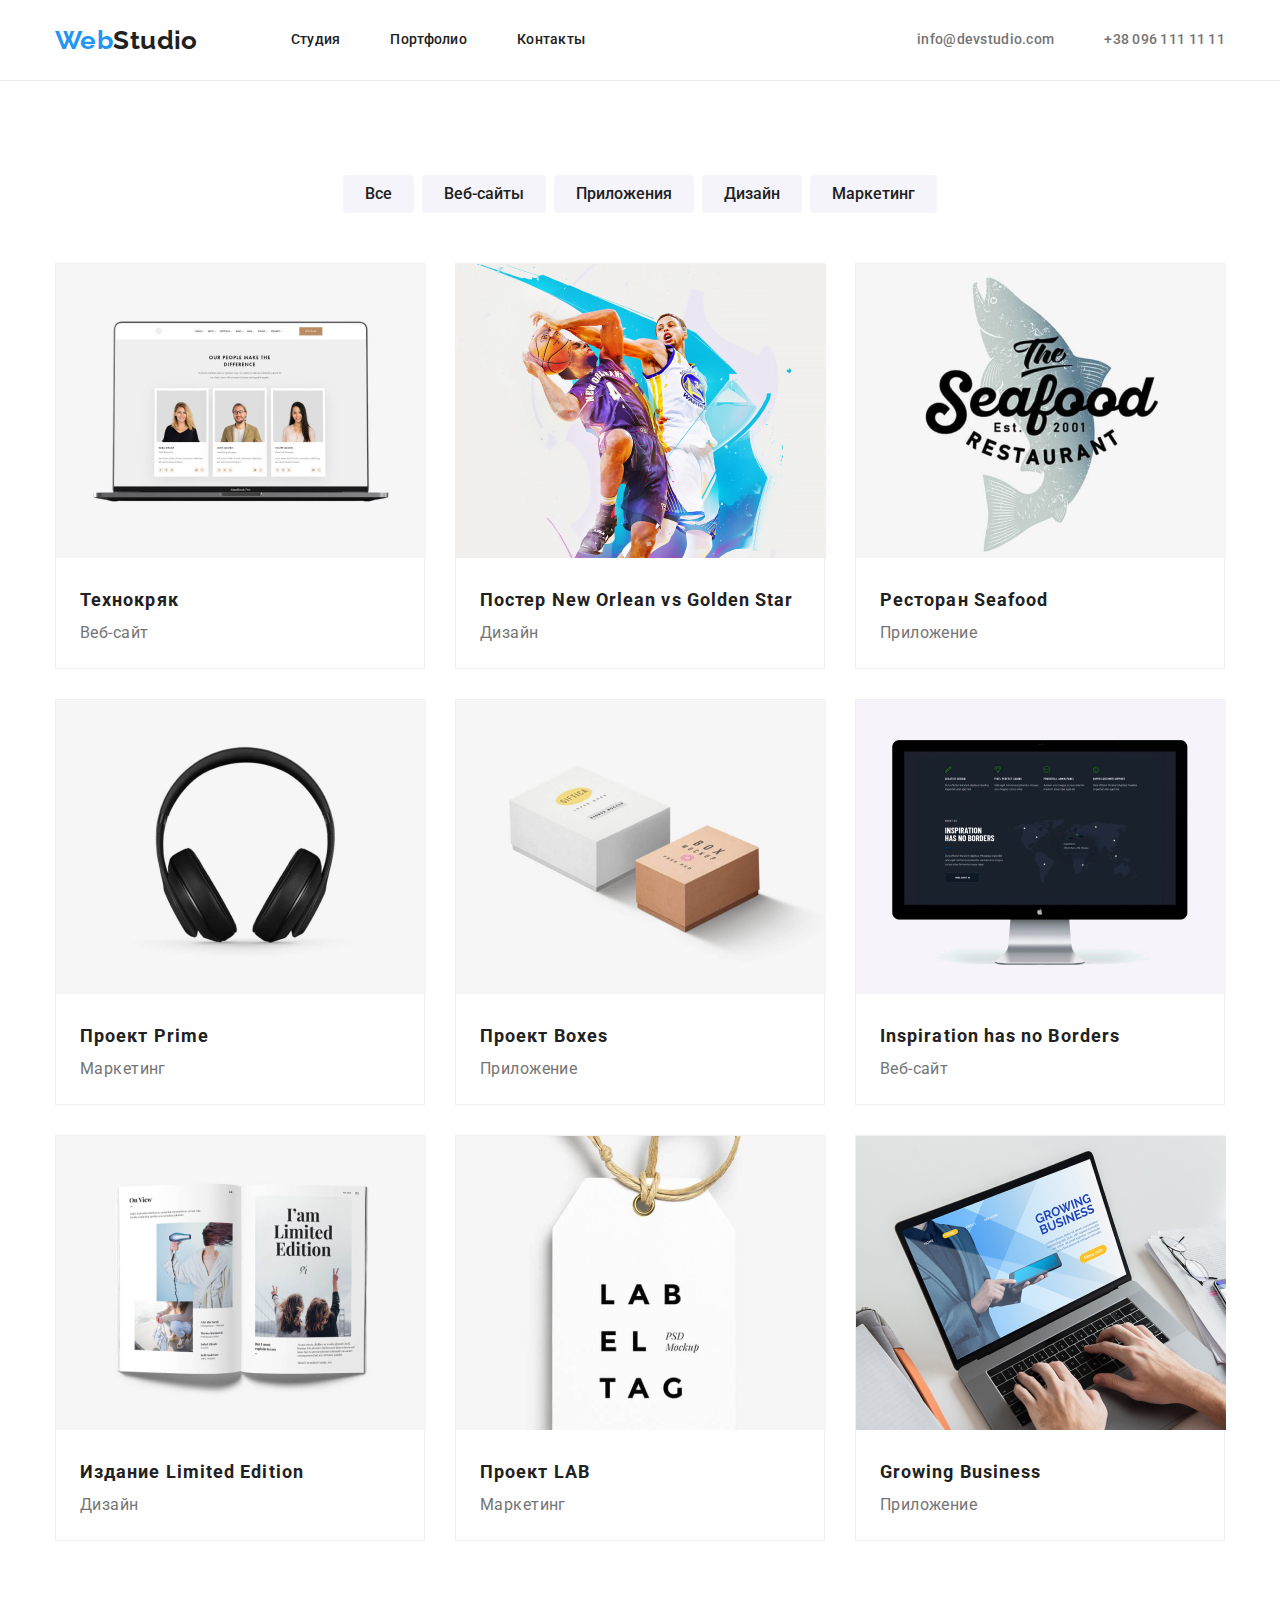
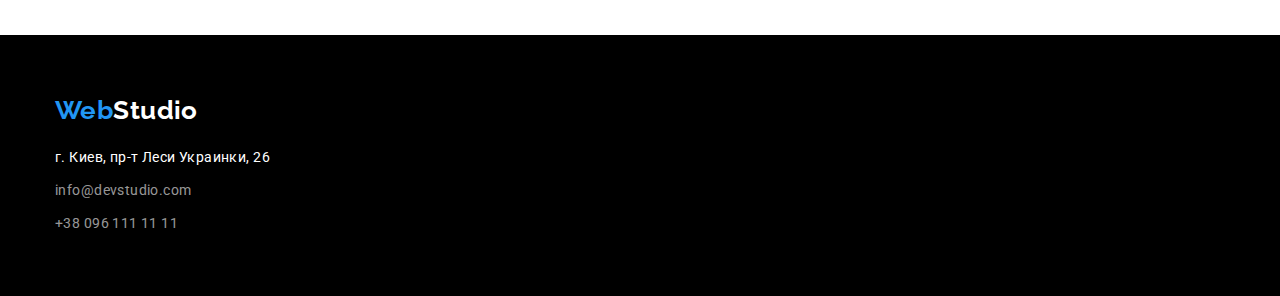
==== portfolio.html @ cd9a00e1 "Добавляет файлы с предыдущего ДЗ" ====
<!DOCTYPE html>
<html lang="ru">
<head>
    <meta charset="UTF-8">
    <meta name="viewport" content="width=device-width, initial-scale=1.0">
    <title>Документ</title>
    <link rel="stylesheet"
        href="https://cdnjs.cloudflare.com/ajax/libs/modern-normalize/1.0.0/modern-normalize.min.css">
    <link rel="preconnect" href="https://fonts.gstatic.com">
    <link
        href="https://fonts.googleapis.com/css2?family=Raleway:wght@700&family=Roboto:wght@400;500;700;900&display=swap"
        rel="stylesheet">
    <link rel="stylesheet" href="./css/styles.css">
</head>

<body>
    <header class="header">
        <div class="conteiner header-conteiner">
            <nav class="nav">
                <a href="./index.html" class="logo"><span class="logo-web">Web</span>Studio</a>
                <ul class="nav-list list">
                    <li class="item"><a href="./index.html" class="link">Студия</a></li>
                    <li class="item"><a href="./portfolio.html" class="link">Портфолио</a></li>
                    <li class="item"><a href="" class="link">Контакты</a></li>
                </ul>
            </nav>

            <ul class="adress-list list">
                <li class="item"><a href="info@devstudio.com" class="mail-tele">info@devstudio.com</a></li>
                <li class="item"><a href="tel:+380961111111" class="mail-tele">+38 096 111 11 11</a></li>
            </ul>
        </div>
    </header>
<main>
    
    <h1 class="visually-hidden">Портфолио</h1>
    <section class="portfolio">
        <div class="conteiner">
    <ul class="list button-list">
        <li class="item">
            <button type="button" class="portfolio-button">Все</button>
        </li>
        <li class="item">
            <button type="button" class="portfolio-button">Веб-сайты</button>
        </li>
        <li class="item">
            <button type="button" class="portfolio-button">Приложения</button>
        </li>
        <li class="item">
            <button type="button" class="portfolio-button">Дизайн</button>
        </li>
        <li class="item">
            <button type="button" class="portfolio-button">Маркетинг</button>
        </li>    
    </ul>

    <ul class="portfolio-link list">
        <li class="item">
            <a href=""><img src="./images/technocrack.jpg" alt="">
                <div class="portfolio-item">
                    <h2>Технокряк</h2>
                    <p>Веб-сайт</p>
                </div>    
                
            </a>
        </li>
        <li class="item">
            <a href=""><img src="./images/poster-orlean.jpg" alt="">
                <div class="portfolio-item">
                    <h2>Постер New Orlean vs Golden Star</h2>
                    <p>Дизайн</p>
                </div>
            </a>
        </li>
        <li class="item">
            <a href=""><img src="./images/seafood.jpg" alt="">
                <div class="portfolio-item">
                    <h2>Ресторан Seafood</h2>
                    <p>Приложение</p>
                </div>
            </a>
        </li>
        <li class="item">
            <a href=""><img src="./images/phones.jpg" alt="">
                <div class="portfolio-item">
                    <h2>Проект Prime</h2>
                    <p>Маркетинг</p>
                </div>
            </a>
        </li>
        <li class="item">
            <a href=""><img src="./images/boxes.jpg" alt="">
                <div class="portfolio-item">
                    <h2>Проект Boxes</h2>
                    <p>Приложение</p>
                </div>
            </a>
        </li>
        <li class="item">
            <a href=""><img src="./images/monitor.jpg" alt="">
                <div class="portfolio-item">
                    <h2>Inspiration has no Borders</h2>
                    <p>Веб-сайт</p>
                </div>
            </a>
        </li>
        <li class="item">
            <a href=""><img src="./images/book.jpg" alt="">
                <div class="portfolio-item">
                    <h2>Издание Limited Edition</h2>
                    <p>Дизайн</p>
                </div>
            </a>
        </li>
        <li class="item">
            <a href=""><img src="./images/lab.jpg" alt="">
                <div class="portfolio-item">
                    <h2>Проект LAB</h2>
                    <p>Маркетинг</p>
                </div>
            </a>
        </li>
        <li class="item">
            <a href=""><img src="./images/notebook.jpg" alt="">
                <div class="portfolio-item">
                    <h2>Growing Business</h2>
                    <p>Приложение</p>
                </div>
            </a>
        </li>
    </ul>
    </div>
    </section>
</main>

    <footer class="footer">
        <div class="conteiner">
            <a href="./index.html" class="logo"><span class="logo-web">Web</span>Studio</a>
            <address class="address">
                <span class="street item">г. Киев, пр-т Леси Украинки, 26</span>
                <a href="info@devstudio.com" class="footer-link item">info@devstudio.com</a>
                <a href="tel:+380961111111" class="footer-link item">+38 096 111 11 11</a>
            </address>
        </div>
    </footer>

</body>
---- css/styles.css ----
/* цвет лого 000000 */
/* цвет лого 2196F3 */
/* цвет активной ссылки 2196F3 */
/* цвет ссылки в навигиции 212121 */
/* цвет номера телефона в footer 757575 */
/* цвет героя FFFFFF */
/* цвет эл. адреса и телефона в footer 255, 255, 255, 0.6*/
/* цвет героя FFFFFF */

/*
font logo Raleway 700
font text Roboto 400, 500, 700, 900, 
*/

:root {
  --primary-text-color: #212121;
  --accent-color: #2196f3;
  --primary-paragraph-color: #757575;
  --primary-white-color: #ffffff;
}

body {
  background-color: #ffffff;
  color: var(--primary-text-color);

  font-family: Roboto, sans-serif;
  font-size: 14px;
  line-height: 1.14;
  letter-spacing: 0.03em;
}

.conteiner {
  width: 1200px;
  padding-left: 15px;
  padding-right: 15px;
  margin-left: auto;
  margin-right: auto;
}

.visually-hidden {
  position: absolute;
  clip: rect(0 0 0 0);
  width: 1px;
  height: 1px;
  margin: -1;
}

/* Header */

.header {
  border-bottom: 1px solid #ececec;
}

.header-conteiner {
  display: flex;
  align-items: center;
}

.logo-web {
  color: var(--accent-color);
}

.logo {
  margin-right: 93px;

  color: var(--primary-text-color);
  text-decoration: none;

  font-family: Raleway;
  font-weight: 700;
  font-size: 26px;
  line-height: 1.19;
}

.nav {
  display: flex;
  align-items: center;
}

.nav-list {
  display: flex;
}

.nav-list .item:not(:last-child) {
  margin-right: 50px;
}

.nav .link {
  display: block;
  padding-top: 32px;
  padding-bottom: 32px;

  color: var(--primary-text-color);
  text-decoration: none;

  font-weight: 500;
  letter-spacing: 0.02em;
}

.nav .link:hover,
.nav .link:focus {
  color: var(--accent-color);
}

.nav .link.current {
  color: var(--accent-color);
}

.list {
  list-style: none;
  margin-top: 0;
  margin-bottom: 0;
  padding-left: 0;
}

.adress-list {
  display: flex;
  margin-left: auto;
}

.adress-list .item + .item {
  margin-left: 50px;
}

.mail-tele {
  color: var(--primary-paragraph-color);
  text-decoration: none;

  font-weight: 500;
  letter-spacing: 0.02em;
}

.mail-tele:hover,
.mail-tele:focus {
  color: var(--accent-color);
}

/* Hero */

.hero {
  background-color: #2f303a;
  text-align: center;
}

.hero h1 {
  width: 696px;
  margin-left: auto;
  margin-right: auto;
  margin-top: 0;
  margin-bottom: 30px;

  color: var(--primary-white-color);

  font-weight: 900;
  font-size: 44px;
  line-height: 1.36;
  letter-spacing: 0.06em;
  text-transform: uppercase;
}

.hero-button {
  display: inline-block;
  border: 0px;
  border-radius: 4px;
  padding: 10px 32px;
  min-width: 200px;

  color: var(--primary-white-color);
  background-color: var(--accent-color);

  font-weight: 700;
  font-size: 16px;
  line-height: 1.88;
  text-align: center;
  letter-spacing: 0.06em;
}

/* Dignity */

.dignity {
  padding-top: 95px;
  padding-bottom: 95px;
}

.dignity-list {
  display: flex;
}

.dignity-list .item {
  width: 270px;
}

.dignity-list .item:not(:last-child) {
  margin-right: 30px;
}

.dignity-par,
.team-par {
  color: #757575;

  line-height: 1.71;

  margin-top: 0;
  margin-bottom: 0;
}

.dignity h3 {
  margin-top: 0;
  margin-bottom: 10px;

  font-weight: 700;
  font-size: 14px;
  text-transform: uppercase;
}

/* Occupation */

.occupation {
  padding-bottom: 94px;
}

.occupation h2,
.team h2 {
  margin-top: 0;
  margin-bottom: 50px;

  font-weight: 700;
  font-size: 36px;
  line-height: 1.17x;
  text-align: center;
}

.occupation-list {
  display: flex;
}

.occupation-list .item:not(:last-child) {
  margin-right: 30px;
}

/* Team */

.team {
  padding-top: 94px;
  padding-bottom: 94px;

  background-color: #f5f4fa;
}

.team h2 {
  margin: 0 0 50px 0;
}

.team h3 {
  margin-top: 30px;
  margin-bottom: 10px;

  font-weight: 500;
  font-size: 16px;
  line-height: 1.19;
  text-align: center;
}

.team-list {
  display: flex;
}

.team-list .item {
  border-radius: 0 0 4px 4px;
}

.team-list .item:not(:last-child) {
  margin-right: 30px;
}

.team-par {
  font-size: 16px;
  line-height: 1.19;
  text-align: center;
}

/* footer */

.footer {
  padding-top: 60px;
  padding-bottom: 60px;

  background-color: #000000;
}

footer .logo {
  display: block;
  margin: 0 0 20px 0;

  color: var(--primary-white-color);
}

.address {
  font-style: normal;
  line-height: 1.71;
}

.address .item {
  display: block;
}

.address .item:not(:last-child) {
  margin-bottom: 9px;
}

.footer-link {
  padding: 0;

  color: rgba(255, 255, 255, 0.6);
  text-decoration: none;

  font-size: 14px;
}

.footer-link:hover,
.footer-link:focus {
  color: var(--accent-color);
}

.street {
  color: var(--primary-white-color);
}

/* PORTFOLIO */

.portfolio {
  padding-top: 94px;
  padding-bottom: 94px;
}

.portfolio-button {
  padding: 6px 22px;
  border: 0;
  border-radius: 4px;

  color: var(--primary-text-color);
  background-color: #f5f4fa;

  font-weight: 500;
  font-size: 16px;
  line-height: 1.63;
  text-align: center;
}

.portfolio-button:hover,
.portfolio-button:focus {
  color: var(--primary-white-color);
  background-color: var(--accent-color);
}

.button-list {
  display: flex;
  padding-bottom: 50px;
  justify-content: center;
}

.button-list .item:not(:last-child) {
  margin-right: 8px;
}

.portfolio-link {
  display: flex;
  flex-wrap: wrap;
}

.portfolio-link .item {
  width: calc((100% - 60px) / 3);
  border: 1px solid rgba(238, 238, 238, 1);
}

.portfolio-link .item:not(:nth-child(3n)) {
  margin-right: 30px;
}

.portfolio-link .item:not(:nth-last-child(-n + 3)) {
  margin-bottom: 30px;
}

.portfolio-link a {
  margin: 0;
  text-decoration: none;
}

.portfolio-link h2 {
  margin: 0;

  color: var(--primary-text-color);

  font-weight: 700;
  font-size: 18px;
  line-height: 2;
  letter-spacing: 0.06em;
}

.portfolio-link p {
  margin: 0;
}

.portfolio-item {
  padding: 20px 24px;

  color: var(--primary-paragraph-color);

  font-size: 16px;
  line-height: 1.88;
}
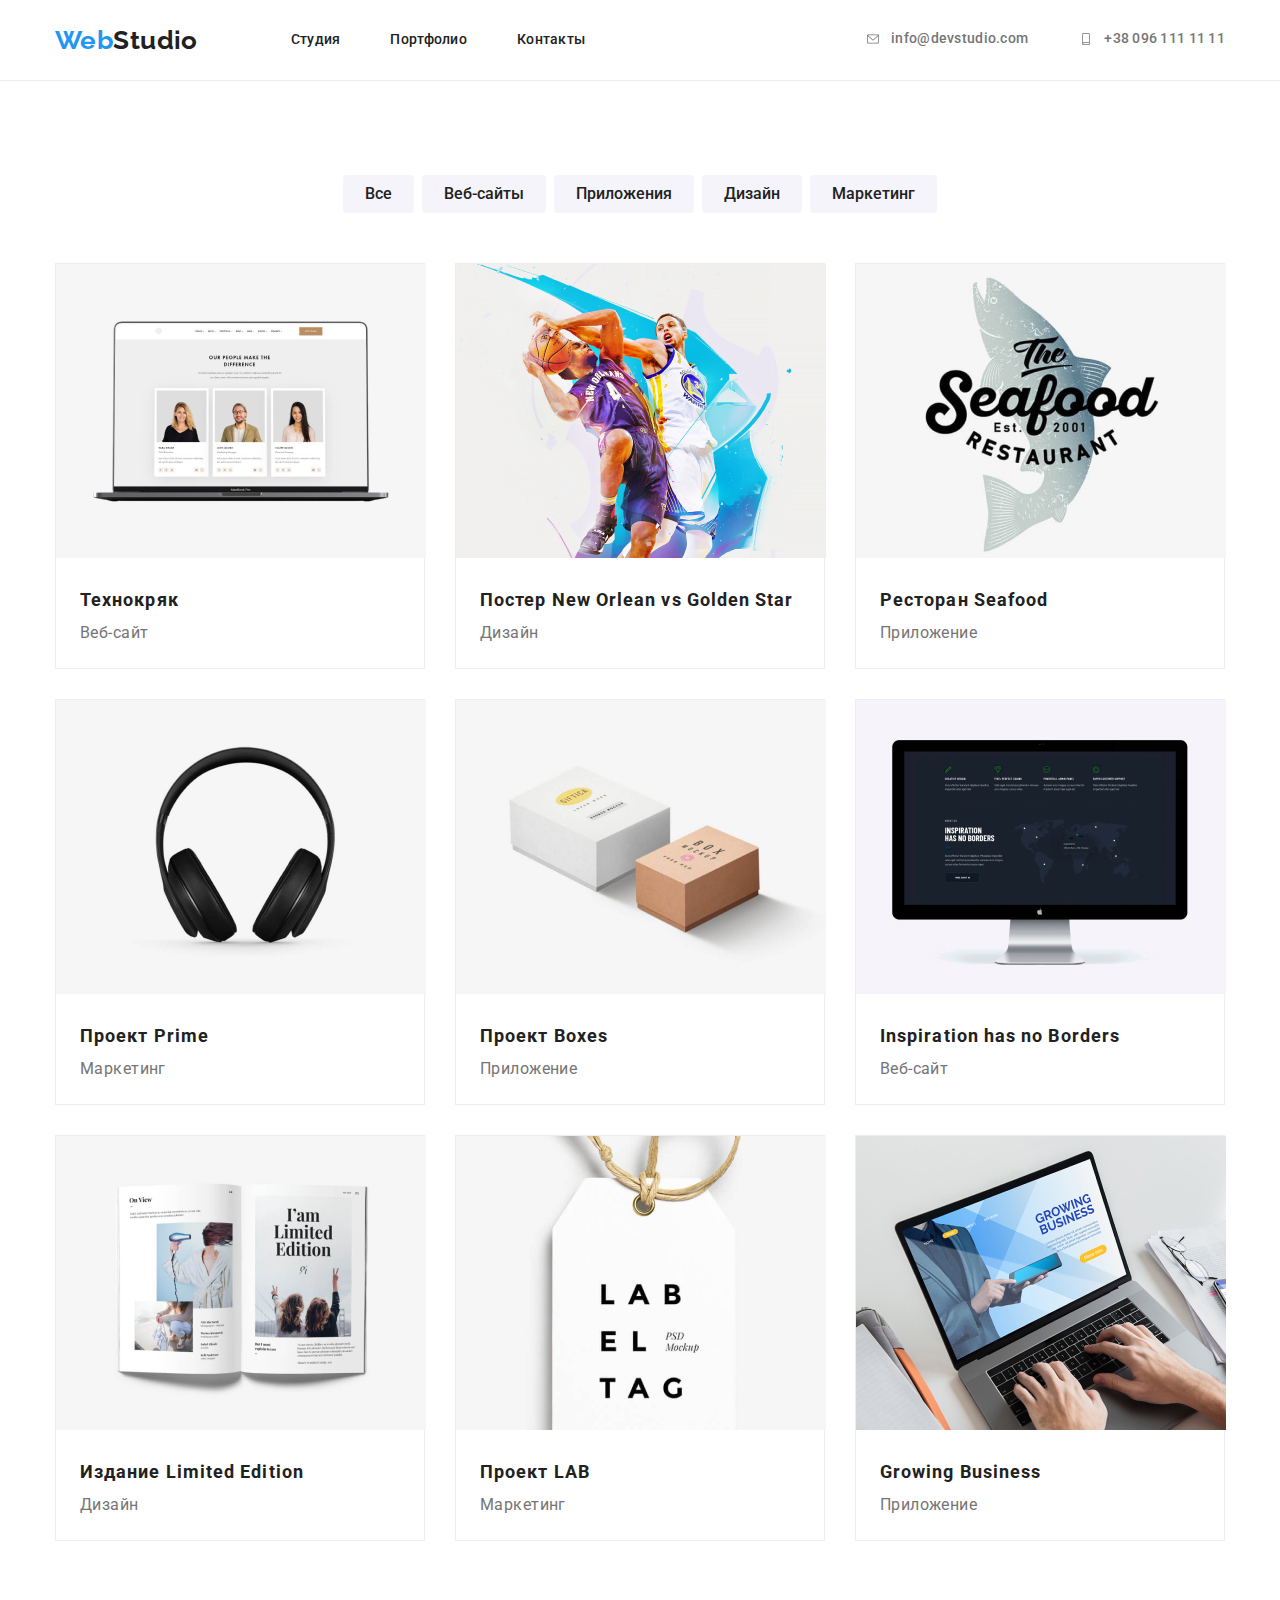
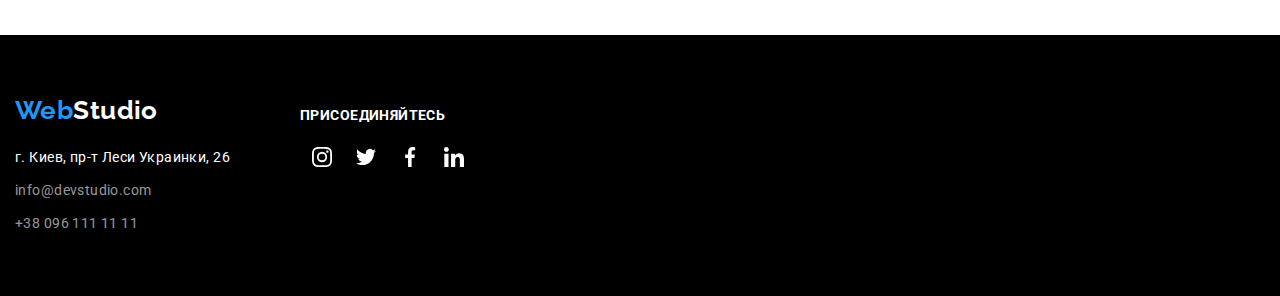
==== commit 498b0d1f: "клиентов, линки в футере и тени" ====
--- a/portfolio.html
+++ b/portfolio.html
@@ -24,10 +24,18 @@
                     <li class="item"><a href="" class="link">Контакты</a></li>
                 </ul>
             </nav>
-
+    
             <ul class="adress-list list">
-                <li class="item"><a href="info@devstudio.com" class="mail-tele">info@devstudio.com</a></li>
-                <li class="item"><a href="tel:+380961111111" class="mail-tele">+38 096 111 11 11</a></li>
+                <li class="item"><a href="info@devstudio.com" class="mail-tele">
+                        <svg class="nav-icon">
+                            <use href="./images/symbol-defs.svg#icon-envelope"></use>
+                        </svg>
+                        info@devstudio.com</a></li>
+                <li class="item"><a href="tel:+380961111111" class="mail-tele">
+                        <svg class="nav-icon">
+                            <use href="./images/symbol-defs.svg#icon-smartphone"></use>
+                        </svg>
+                        +38 096 111 11 11</a></li>
             </ul>
         </div>
     </header>
@@ -135,13 +143,49 @@
 
     <footer class="footer">
         <div class="conteiner">
-            <a href="./index.html" class="logo"><span class="logo-web">Web</span>Studio</a>
-            <address class="address">
-                <span class="street item">г. Киев, пр-т Леси Украинки, 26</span>
-                <a href="info@devstudio.com" class="footer-link item">info@devstudio.com</a>
-                <a href="tel:+380961111111" class="footer-link item">+38 096 111 11 11</a>
-            </address>
+            <div class="adress-logo">
+                <a href="./index.html" class="logo"><span class="logo-web">Web</span>Studio</a>
+                <address class="address">
+                    <span class="street item">г. Киев, пр-т Леси Украинки, 26</span>
+                    <a href="info@devstudio.com" class="footer-link item">info@devstudio.com</a>
+                    <a href="tel:+380961111111" class="footer-link item">+38 096 111 11 11</a>
+                </address>
+            </div>
+            <div>
+                <p class="join">присоединяйтесь</p>
+                <ul class="list social-list">
+                    <li>
+                        <a class="social-link footer-social" href="">
+                            <svg class="social-icon">
+                                <use href="./images/symbol-defs.svg#icon-instagram"></use>
+                            </svg>
+                        </a>
+                    </li>
+                    <li>
+                        <a class="social-link footer-social" href="">
+                            <svg class="social-icon">
+                                <use href="./images/symbol-defs.svg#icon-twitter"></use>
+                            </svg>
+                        </a>
+                    </li>
+                    <li>
+                        <a class="social-link footer-social" href="">
+                            <svg class="social-icon">
+                                <use href="./images/symbol-defs.svg#icon-facebook"></use>
+                            </svg>
+                        </a>
+                    </li>
+                    <li>
+                        <a class="social-link footer-social" href="">
+                            <svg class="social-icon">
+                                <use href="./images/symbol-defs.svg#icon-linkedin"></use>
+                            </svg>
+                        </a>
+                    </li>
+                </ul>
+            </div>
         </div>
+    
     </footer>
 
 </body>--- a/css/styles.css
+++ b/css/styles.css
@@ -17,6 +17,7 @@
   --accent-color: #2196f3;
   --primary-paragraph-color: #757575;
   --primary-white-color: #ffffff;
+  --social-link-color: #afb1b8;
 }
 
 body {
@@ -123,11 +124,23 @@
 }
 
 .mail-tele {
+  display: inline-flex;
+  justify-content: center;
+  align-items: center;
+
   color: var(--primary-paragraph-color);
   text-decoration: none;
 
   font-weight: 500;
   letter-spacing: 0.02em;
+}
+
+.nav-icon {
+  margin-right: 10px;
+  width: 16px;
+  height: 12px;
+
+  fill: currentColor;
 }
 
 .mail-tele:hover,
@@ -138,8 +151,24 @@
 /* Hero */
 
 .hero {
-  background-color: #2f303a;
-  text-align: center;
+  background-color: #c4c4c4;
+  text-align: center;
+}
+
+.overlay {
+  margin-left: auto;
+  margin-right: auto;
+  padding-top: 200px;
+  padding-bottom: 200px;
+  max-width: 1600px;
+
+  background-image: linear-gradient(
+      to right,
+      rgba(47, 48, 58, 0.4),
+      rgba(47, 48, 58, 0.4)
+    ),
+    url(../images/logo.jpg);
+  background-position: center;
 }
 
 .hero h1 {
@@ -213,6 +242,22 @@
   text-transform: uppercase;
 }
 
+.icon-bg {
+  display: flex;
+  align-items: center;
+  justify-content: center;
+  width: 270px;
+  height: 120px;
+  margin-bottom: 30px;
+
+  background-color: #f5f4fa;
+}
+
+.dignity-icon {
+  width: 70px;
+  height: 70px;
+}
+
 /* Occupation */
 
 .occupation {
@@ -267,6 +312,7 @@
 
 .team-list .item {
   border-radius: 0 0 4px 4px;
+  box-shadow: 0px 4px 4px rgba(0, 0, 0, 0.25);
 }
 
 .team-list .item:not(:last-child) {
@@ -274,9 +320,99 @@
 }
 
 .team-par {
+  margin-bottom: 16px;
+
   font-size: 16px;
   line-height: 1.19;
   text-align: center;
+}
+
+.social-list {
+  display: flex;
+  justify-content: center;
+}
+
+.social-item:not(:last-child) {
+  margin-right: 10px;
+}
+
+.social-link {
+  display: inline-flex;
+  align-items: center;
+  justify-content: center;
+  width: 44px;
+  height: 44px;
+
+  border-radius: 50%;
+  color: var(--social-link-color);
+}
+
+.social-link:hover,
+.social-link:focus {
+  background-color: var(--accent-color);
+  color: var(--primary-white-color);
+}
+
+.social-icon {
+  width: 20px;
+  height: 20px;
+
+  fill: currentColor;
+}
+
+.social-icon:hover {
+  fill: var(--primary-white-color);
+}
+
+/* Client */
+
+.client {
+  padding-top: 94px;
+  padding-bottom: 94px;
+}
+
+.client h2 {
+  margin-top: 0;
+  margin-bottom: 50px;
+
+  font-weight: 700;
+  font-size: 36px;
+  line-height: 0.86;
+  text-align: center;
+}
+
+.client-list {
+  display: flex;
+  justify-content: center;
+}
+
+.client-list .item:not(:last-child) {
+  margin-right: 30px;
+}
+
+.client-link {
+  display: inline-flex;
+  align-items: center;
+  justify-content: center;
+  width: 170px;
+  height: 90px;
+
+  border: 1px solid var(--social-link-color);
+  border-radius: 4px;
+  color: var(--social-link-color);
+}
+
+.logo1-icon {
+  width: 44.27px;
+  height: 49.23px;
+
+  fill: currentColor;
+}
+
+.client-link:hover,
+.client-link:focus {
+  border-color: var(--accent-color);
+  color: var(--accent-color);
 }
 
 /* footer */
@@ -288,6 +424,14 @@
   background-color: #000000;
 }
 
+.footer .conteiner {
+  display: inline-flex;
+}
+
+.adress-logo {
+  margin-right: 70px;
+}
+
 footer .logo {
   display: block;
   margin: 0 0 20px 0;
@@ -323,6 +467,19 @@
 }
 
 .street {
+  color: var(--primary-white-color);
+}
+
+.join {
+  color: var(--primary-white-color);
+
+  font-weight: 700;
+  font-size: 14px;
+  line-height: 0.86;
+  text-transform: uppercase;
+}
+
+.footer-social {
   color: var(--primary-white-color);
 }
 
@@ -373,6 +530,11 @@
   border: 1px solid rgba(238, 238, 238, 1);
 }
 
+.portfolio-link .item:hover,
+.portfolio-link .item:focus {
+  box-shadow: 0px 4px 4px rgba(0, 0, 0, 0.25);
+}
+
 .portfolio-link .item:not(:nth-child(3n)) {
   margin-right: 30px;
 }
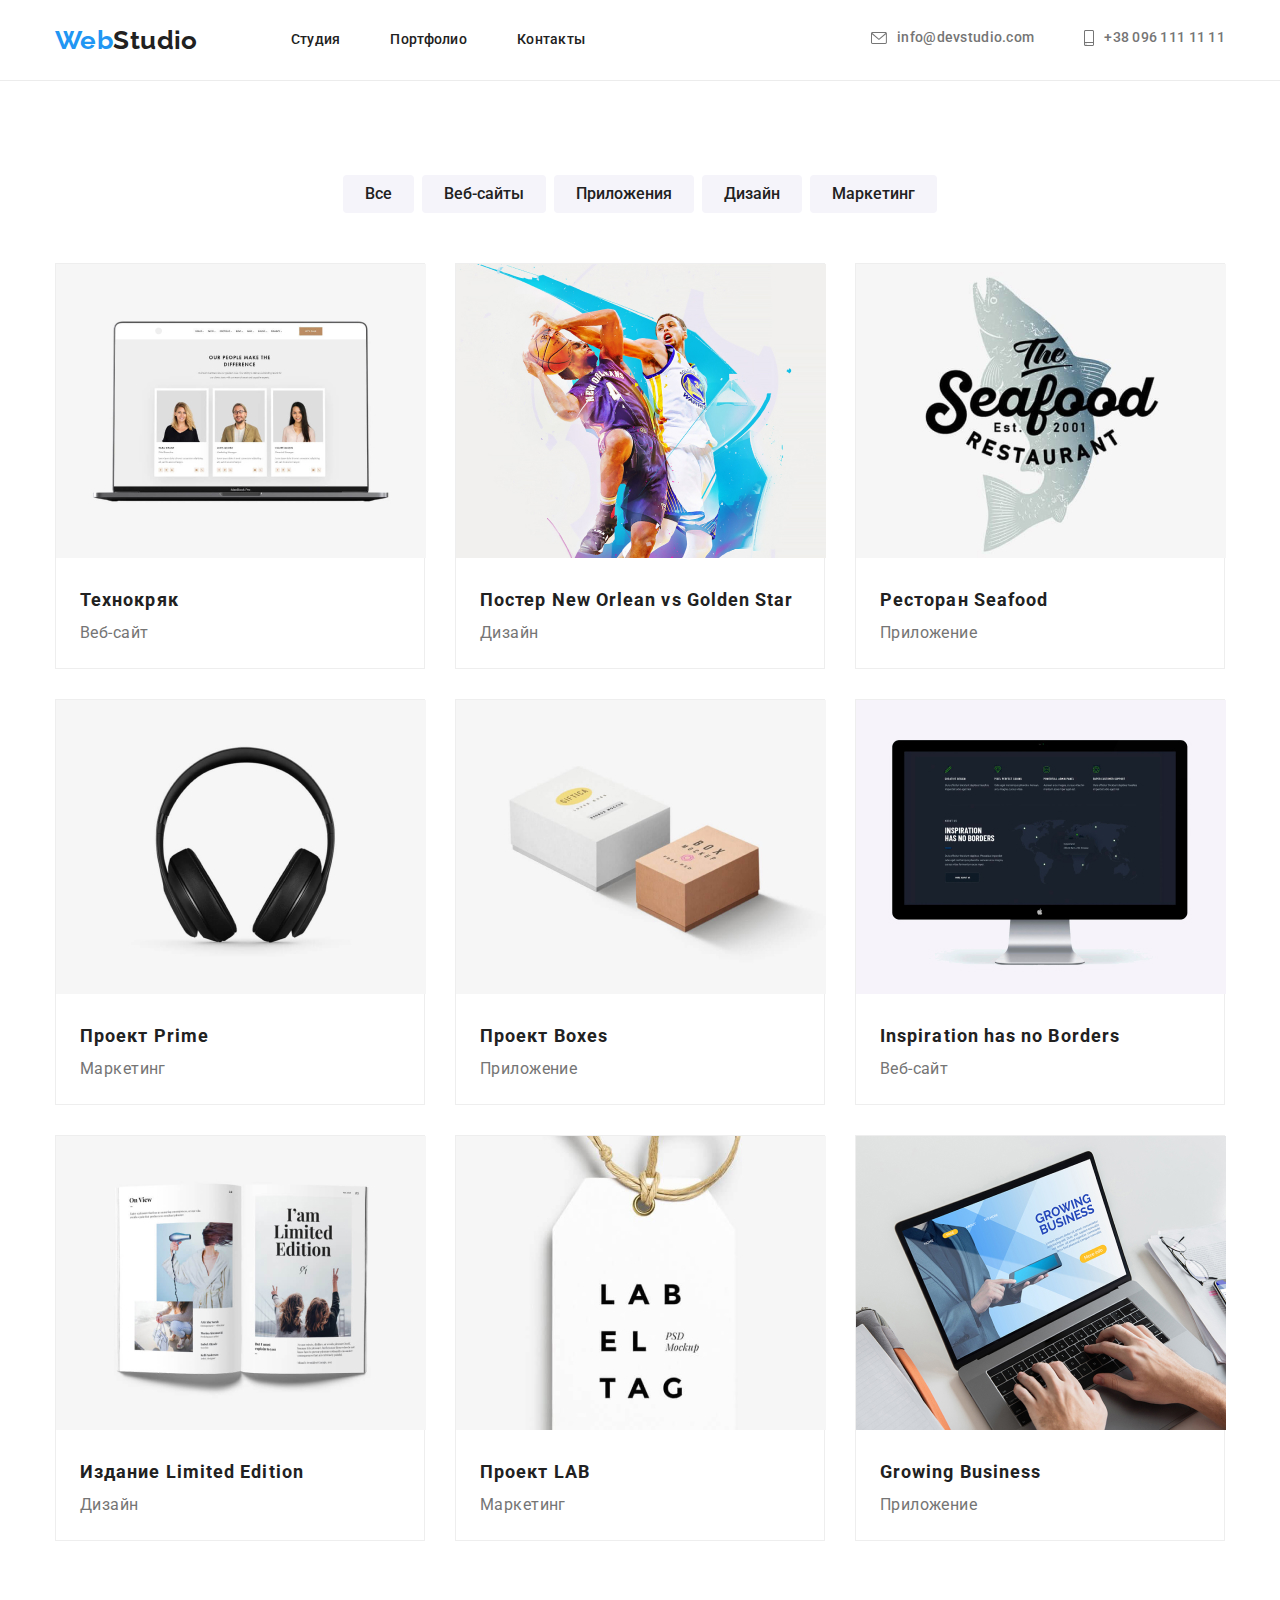
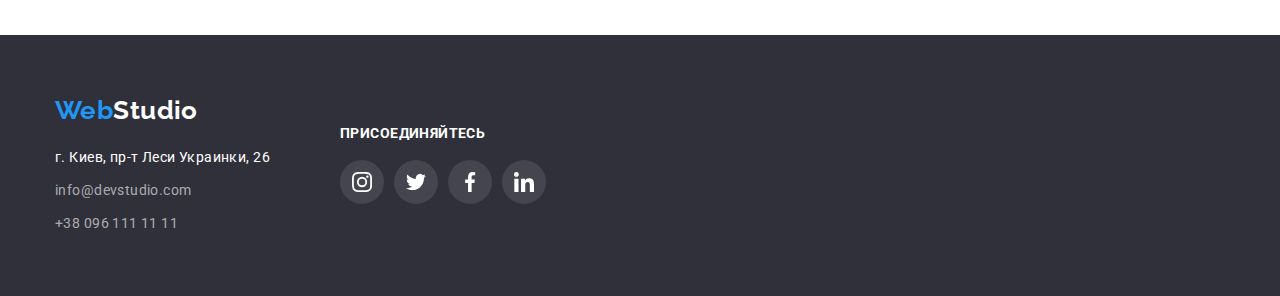
==== commit 94168685: "исправляет параметры размеры svg" ====
--- a/portfolio.html
+++ b/portfolio.html
@@ -27,12 +27,12 @@
     
             <ul class="adress-list list">
                 <li class="item"><a href="info@devstudio.com" class="mail-tele">
-                        <svg class="nav-icon">
+                        <svg class="nav-icon" width="16" height="12">
                             <use href="./images/symbol-defs.svg#icon-envelope"></use>
                         </svg>
                         info@devstudio.com</a></li>
                 <li class="item"><a href="tel:+380961111111" class="mail-tele">
-                        <svg class="nav-icon">
+                        <svg class="nav-icon" width="10" height="16">
                             <use href="./images/symbol-defs.svg#icon-smartphone"></use>
                         </svg>
                         +38 096 111 11 11</a></li>
@@ -44,100 +44,99 @@
     <h1 class="visually-hidden">Портфолио</h1>
     <section class="portfolio">
         <div class="conteiner">
-    <ul class="list button-list">
-        <li class="item">
-            <button type="button" class="portfolio-button">Все</button>
-        </li>
-        <li class="item">
-            <button type="button" class="portfolio-button">Веб-сайты</button>
-        </li>
-        <li class="item">
-            <button type="button" class="portfolio-button">Приложения</button>
-        </li>
-        <li class="item">
-            <button type="button" class="portfolio-button">Дизайн</button>
-        </li>
-        <li class="item">
-            <button type="button" class="portfolio-button">Маркетинг</button>
-        </li>    
-    </ul>
+        <ul class="list button-list">
+            <li class="item">
+                <button type="button" class="portfolio-button">Все</button>
+            </li>
+            <li class="item">
+                <button type="button" class="portfolio-button">Веб-сайты</button>
+            </li>
+            <li class="item">
+                <button type="button" class="portfolio-button">Приложения</button>
+            </li>
+            <li class="item">
+                <button type="button" class="portfolio-button">Дизайн</button>
+            </li>
+            <li class="item">
+                <button type="button" class="portfolio-button">Маркетинг</button>
+            </li>    
+        </ul>
 
-    <ul class="portfolio-link list">
-        <li class="item">
-            <a href=""><img src="./images/technocrack.jpg" alt="">
-                <div class="portfolio-item">
-                    <h2>Технокряк</h2>
-                    <p>Веб-сайт</p>
-                </div>    
-                
-            </a>
-        </li>
-        <li class="item">
-            <a href=""><img src="./images/poster-orlean.jpg" alt="">
-                <div class="portfolio-item">
-                    <h2>Постер New Orlean vs Golden Star</h2>
-                    <p>Дизайн</p>
-                </div>
-            </a>
-        </li>
-        <li class="item">
-            <a href=""><img src="./images/seafood.jpg" alt="">
-                <div class="portfolio-item">
-                    <h2>Ресторан Seafood</h2>
-                    <p>Приложение</p>
-                </div>
-            </a>
-        </li>
-        <li class="item">
-            <a href=""><img src="./images/phones.jpg" alt="">
-                <div class="portfolio-item">
-                    <h2>Проект Prime</h2>
-                    <p>Маркетинг</p>
-                </div>
-            </a>
-        </li>
-        <li class="item">
-            <a href=""><img src="./images/boxes.jpg" alt="">
-                <div class="portfolio-item">
-                    <h2>Проект Boxes</h2>
-                    <p>Приложение</p>
-                </div>
-            </a>
-        </li>
-        <li class="item">
-            <a href=""><img src="./images/monitor.jpg" alt="">
-                <div class="portfolio-item">
-                    <h2>Inspiration has no Borders</h2>
-                    <p>Веб-сайт</p>
-                </div>
-            </a>
-        </li>
-        <li class="item">
-            <a href=""><img src="./images/book.jpg" alt="">
-                <div class="portfolio-item">
-                    <h2>Издание Limited Edition</h2>
-                    <p>Дизайн</p>
-                </div>
-            </a>
-        </li>
-        <li class="item">
-            <a href=""><img src="./images/lab.jpg" alt="">
-                <div class="portfolio-item">
-                    <h2>Проект LAB</h2>
-                    <p>Маркетинг</p>
-                </div>
-            </a>
-        </li>
-        <li class="item">
-            <a href=""><img src="./images/notebook.jpg" alt="">
-                <div class="portfolio-item">
-                    <h2>Growing Business</h2>
-                    <p>Приложение</p>
-                </div>
-            </a>
-        </li>
-    </ul>
-    </div>
+        <ul class="portfolio-link list">
+            <li class="item">
+                <a class="portfolio-card" href=""><img src="./images/technocrack.jpg" alt="">
+                    <div class="portfolio-item">
+                        <h2>Технокряк</h2>
+                        <p>Веб-сайт</p>
+                    </div>      
+                </a>
+            </li>
+            <li class="item">
+                <a class="portfolio-card" href=""><img src="./images/poster-orlean.jpg" alt="">
+                    <div class="portfolio-item">
+                        <h2>Постер New Orlean vs Golden Star</h2>
+                        <p>Дизайн</p>
+                    </div>
+                </a>
+            </li>
+            <li class="item">
+                <a class="portfolio-card" href=""><img src="./images/seafood.jpg" alt="">
+                    <div class="portfolio-item">
+                        <h2>Ресторан Seafood</h2>
+                        <p>Приложение</p>
+                    </div>
+                </a>
+            </li>
+            <li class="item">
+                <a class="portfolio-card" href=""><img src="./images/phones.jpg" alt="">
+                    <div class="portfolio-item">
+                        <h2>Проект Prime</h2>
+                        <p>Маркетинг</p>
+                    </div>
+                </a>
+            </li>
+            <li class="item">
+                <a class="portfolio-card" href=""><img src="./images/boxes.jpg" alt="">
+                    <div class="portfolio-item">
+                        <h2>Проект Boxes</h2>
+                        <p>Приложение</p>
+                    </div>
+                </a>
+            </li>
+            <li class="item">
+                <a class="portfolio-card" href=""><img src="./images/monitor.jpg" alt="">
+                    <div class="portfolio-item">
+                        <h2>Inspiration has no Borders</h2>
+                        <p>Веб-сайт</p>
+                    </div>
+                </a>
+            </li>
+            <li class="item">
+                <a class="portfolio-card" href=""><img src="./images/book.jpg" alt="">
+                    <div class="portfolio-item">
+                        <h2>Издание Limited Edition</h2>
+                        <p>Дизайн</p>
+                    </div>
+                </a>
+            </li>
+            <li class="item">
+                <a class="portfolio-card" href=""><img src="./images/lab.jpg" alt="">
+                    <div class="portfolio-item">
+                        <h2>Проект LAB</h2>
+                        <p>Маркетинг</p>
+                    </div>
+                </a>
+            </li>
+            <li class="item">
+                <a class="portfolio-card" href=""><img src="./images/notebook.jpg" alt="">
+                    <div class="portfolio-item">
+                        <h2>Growing Business</h2>
+                        <p>Приложение</p>
+                    </div>
+                </a>
+            </li>
+        </ul>
+        </div>
     </section>
 </main>
 
@@ -152,30 +151,30 @@
                 </address>
             </div>
             <div>
-                <p class="join">присоединяйтесь</p>
+                <p class="join-paragraph">присоединяйтесь</p>
                 <ul class="list social-list">
-                    <li>
+                    <li class="item">
                         <a class="social-link footer-social" href="">
                             <svg class="social-icon">
                                 <use href="./images/symbol-defs.svg#icon-instagram"></use>
                             </svg>
                         </a>
                     </li>
-                    <li>
+                    <li class="item">
                         <a class="social-link footer-social" href="">
                             <svg class="social-icon">
                                 <use href="./images/symbol-defs.svg#icon-twitter"></use>
                             </svg>
                         </a>
                     </li>
-                    <li>
+                    <li class="item">
                         <a class="social-link footer-social" href="">
                             <svg class="social-icon">
                                 <use href="./images/symbol-defs.svg#icon-facebook"></use>
                             </svg>
                         </a>
                     </li>
-                    <li>
+                    <li class="item">
                         <a class="social-link footer-social" href="">
                             <svg class="social-icon">
                                 <use href="./images/symbol-defs.svg#icon-linkedin"></use>
--- a/css/styles.css
+++ b/css/styles.css
@@ -137,8 +137,8 @@
 
 .nav-icon {
   margin-right: 10px;
-  width: 16px;
-  height: 12px;
+  /* width: 16px;
+  height: 12px; */
 
   fill: currentColor;
 }
@@ -311,6 +311,10 @@
 }
 
 .team-list .item {
+  padding-bottom: 30px;
+
+  background-color: var(--primary-white-color);
+
   border-radius: 0 0 4px 4px;
   box-shadow: 0px 4px 4px rgba(0, 0, 0, 0.25);
 }
@@ -402,9 +406,9 @@
   color: var(--social-link-color);
 }
 
-.logo1-icon {
-  width: 44.27px;
-  height: 49.23px;
+.logo-icon {
+  /* width: 44.27px;
+  height: 49.23px; */
 
   fill: currentColor;
 }
@@ -421,11 +425,12 @@
   padding-top: 60px;
   padding-bottom: 60px;
 
-  background-color: #000000;
+  background-color: #2f303a;
 }
 
 .footer .conteiner {
-  display: inline-flex;
+  display: flex;
+  align-items: center;
 }
 
 .adress-logo {
@@ -470,7 +475,10 @@
   color: var(--primary-white-color);
 }
 
-.join {
+.join-paragraph {
+  margin-top: 0;
+  margin-bottom: 20px;
+
   color: var(--primary-white-color);
 
   font-weight: 700;
@@ -480,7 +488,12 @@
 }
 
 .footer-social {
-  color: var(--primary-white-color);
+  background-color: rgba(255, 255, 255, 0.1);
+  color: var(--primary-white-color);
+}
+
+.social-list .item:not(:last-child) {
+  margin-right: 10px;
 }
 
 /* PORTFOLIO */
@@ -530,10 +543,24 @@
   border: 1px solid rgba(238, 238, 238, 1);
 }
 
-.portfolio-link .item:hover,
+.portfolio-card {
+  display: block;
+}
+
+.portfolio-card:hover,
+.portfolio-card:focus {
+  box-shadow: 0px 4px 4px rgba(0, 0, 0, 0.25);
+}
+
+/* .portfolio-link .item:hover,
 .portfolio-link .item:focus {
   box-shadow: 0px 4px 4px rgba(0, 0, 0, 0.25);
-}
+} */
+
+/* .p-card:hover,
+.p-card:focus {
+  box-shadow: 0px 4px 4px rgba(0, 0, 0, 0.25);
+} */
 
 .portfolio-link .item:not(:nth-child(3n)) {
   margin-right: 30px;
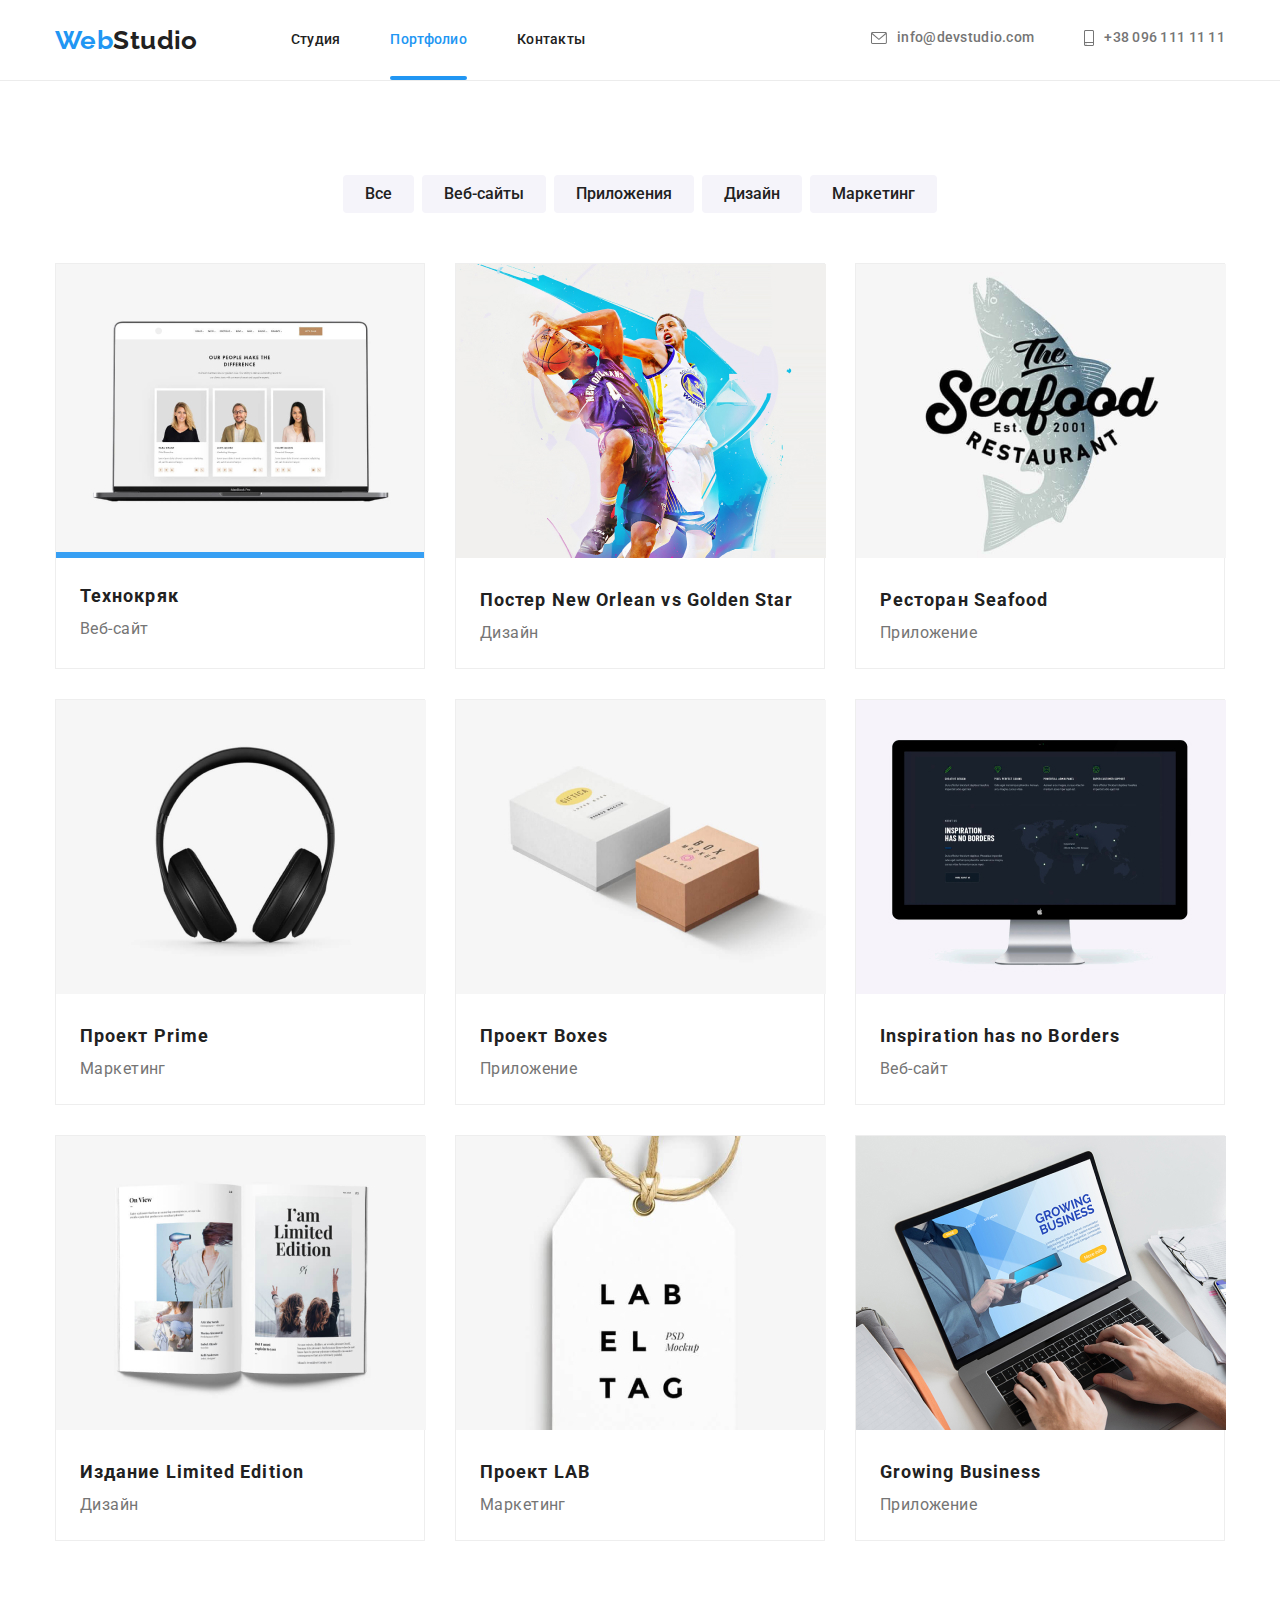
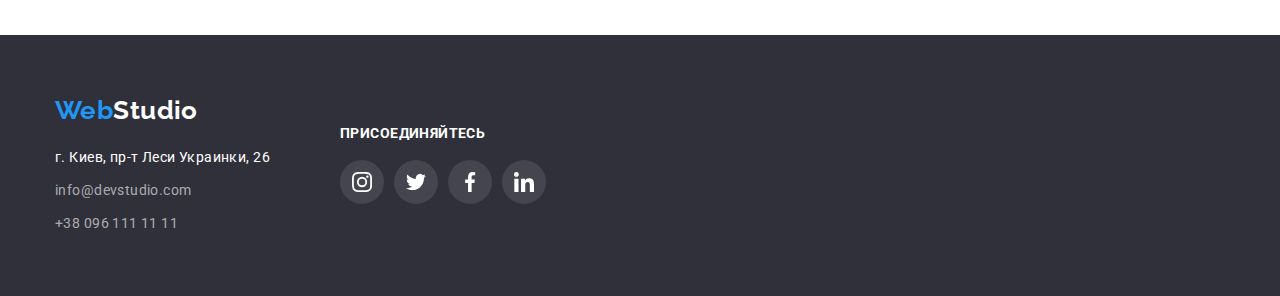
==== commit 7778f6f6: "lj," ====
--- a/portfolio.html
+++ b/portfolio.html
@@ -20,7 +20,7 @@
                 <a href="./index.html" class="logo"><span class="logo-web">Web</span>Studio</a>
                 <ul class="nav-list list">
                     <li class="item"><a href="./index.html" class="link">Студия</a></li>
-                    <li class="item"><a href="./portfolio.html" class="link">Портфолио</a></li>
+                    <li class="item"><a href="./portfolio.html" class="link current">Портфолио</a></li>
                     <li class="item"><a href="" class="link">Контакты</a></li>
                 </ul>
             </nav>
@@ -64,7 +64,12 @@
 
         <ul class="portfolio-link list">
             <li class="item">
-                <a class="portfolio-card" href=""><img src="./images/technocrack.jpg" alt="">
+                <a class="portfolio-card" href="">
+                    <div class="portfolio-img">
+                        <img class="port-img" src="./images/technocrack.jpg" alt="">
+                        <p class="portfolio-overlay">Технокряк это современная площадка распространения коронавируса. Компании используют эту платформу для цифрового
+                        шпионажа и атак на защищённые сервера конкурентов.</p>
+                    </div>
                     <div class="portfolio-item">
                         <h2>Технокряк</h2>
                         <p>Веб-сайт</p>
--- a/css/styles.css
+++ b/css/styles.css
@@ -86,6 +86,10 @@
   margin-right: 50px;
 }
 
+.nav-list .link {
+  position: relative;
+}
+
 .nav .link {
   display: block;
   padding-top: 32px;
@@ -103,8 +107,23 @@
   color: var(--accent-color);
 }
 
-.nav .link.current {
+.nav .current {
   color: var(--accent-color);
+}
+
+.nav .current::after {
+  content: "";
+
+  position: absolute;
+  left: 0;
+  bottom: 0;
+
+  display: block;
+  width: 100%;
+  height: 4px;
+
+  background-color: var(--accent-color);
+  border-radius: 2px;
 }
 
 .list {
@@ -137,8 +156,6 @@
 
 .nav-icon {
   margin-right: 10px;
-  /* width: 16px;
-  height: 12px; */
 
   fill: currentColor;
 }
@@ -283,6 +300,29 @@
   margin-right: 30px;
 }
 
+.occupation-list .item {
+  position: relative;
+}
+
+.occupation-text {
+  position: absolute;
+  bottom: 3px;
+  pointer-events: none;
+
+  margin: 0;
+  padding: 27px 82px;
+
+  width: 100%;
+  height: 70px;
+
+  font-weight: 700;
+  font-size: 14px;
+  line-height: 1.1;
+  letter-spacing: 0.03em;
+  color: var(--primary-white-color);
+  background-color: rgba(47, 48, 58, 0.8);
+}
+
 /* Team */
 
 .team {
@@ -407,9 +447,6 @@
 }
 
 .logo-icon {
-  /* width: 44.27px;
-  height: 49.23px; */
-
   fill: currentColor;
 }
 
@@ -547,20 +584,41 @@
   display: block;
 }
 
+.port-img {
+  display: block;
+}
+
 .portfolio-card:hover,
 .portfolio-card:focus {
   box-shadow: 0px 4px 4px rgba(0, 0, 0, 0.25);
 }
 
-/* .portfolio-link .item:hover,
-.portfolio-link .item:focus {
-  box-shadow: 0px 4px 4px rgba(0, 0, 0, 0.25);
-} */
-
-/* .p-card:hover,
-.p-card:focus {
-  box-shadow: 0px 4px 4px rgba(0, 0, 0, 0.25);
-} */
+.portfolio-img {
+  position: relative;
+  display: block;
+  overflow: hidden;
+}
+
+.portfolio-overlay {
+  position: absolute;
+  top: 0;
+  left: 0;
+  transform: translateY(100%);
+
+  padding: 63px 24px;
+
+  font-size: 18px;
+  line-height: 1.5;
+  color: var(--primary-white-color);
+  background-color: rgba(33, 150, 243, 0.9);
+
+  transition: transform 250ms cubic-bezier(0.4, 0, 0.2, 1);
+}
+
+.portfolio-card:hover .portfolio-overlay,
+.portfolio-card:focus .portfolio-overlay {
+  transform: translateY(0);
+}
 
 .portfolio-link .item:not(:nth-child(3n)) {
   margin-right: 30px;
